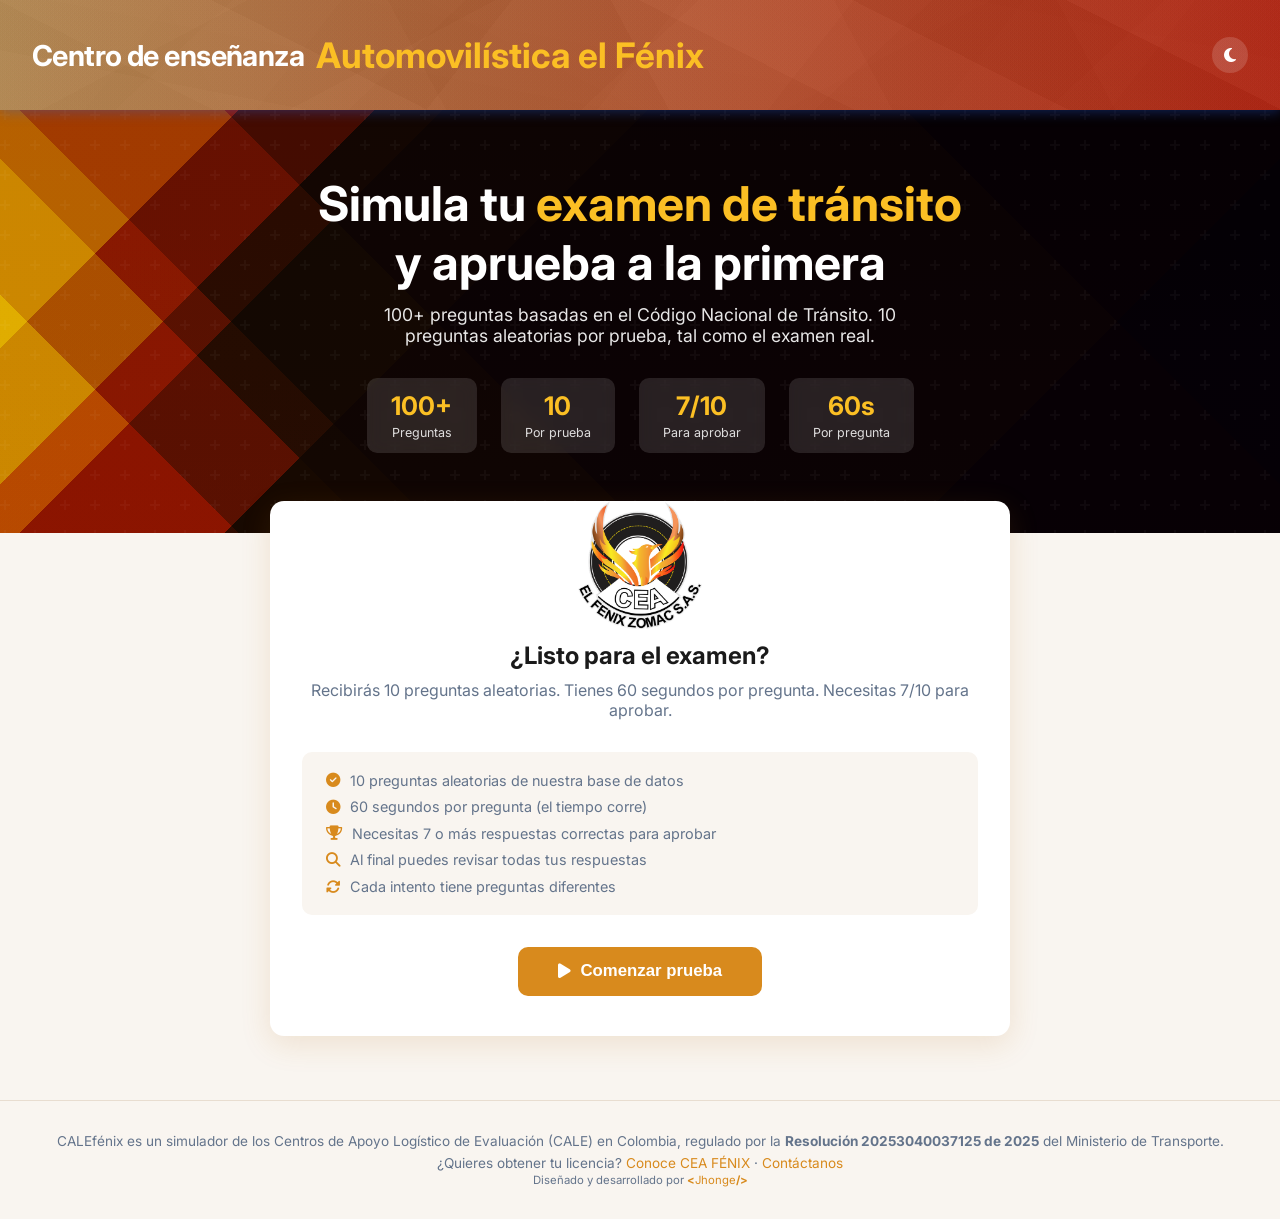
==== index.html @ c9f5a52e "feat: lanzamiento inicial" ====
<!DOCTYPE html>
<html lang="es">
<head>
  <meta charset="UTF-8"/>
  <meta name="viewport" content="width=device-width, initial-scale=1.0"/>
  <title>Simulador Examen de Tránsito Colombia | CEA Fénix</title>
  <meta name="description" content="Practica gratis el examen teórico de conducción en Colombia con preguntas reales del Código Nacional de Tránsito. Simulador actualizado para aprobar tu licencia de conducción."/>
  <meta name="keywords" content="simulador tránsito Colombia, examen conducción Colombia, preguntas tránsito, licencia conducción, examen teórico, runt, cea fénix"/>
  <meta name="author" content="Jhonge"/>
  <meta name="robots" content="index, follow"/>
  <meta name="theme-color" content="#b9701c"/>
  <link rel="canonical" href="https://ceaelfenix.com/cale.html"/>
  <meta property="og:type" content="website"/>
  <meta property="og:title" content="Simulador Examen de Tránsito Colombia | CEA Fénix"/>
  <meta property="og:description" content="Entrena gratis para el examen de conducción en Colombia con preguntas reales y simulaciones."/>
  <meta property="og:image" content="https://ceaelfenix.com/imgs/cea%20logo%20png.png"/>
  <meta property="og:url" content="https://ceaelfenix.com/cale.html"/>
  <meta property="og:site_name" content="CEA Fénix"/>
  <meta name="twitter:card" content="summary_large_image"/>
  <meta name="twitter:title" content="Simulador Examen de Tránsito Colombia"/>
  <meta name="twitter:description" content="Prepárate para aprobar el examen teórico de conducción en Colombia."/>
  <meta name="twitter:image" content="https://ceaelfenix.com/imgs/cea%20logo%20png.png"/>
  <link rel="icon" href="./imgs/favicon.png" type="image/png"/>
  <link rel="preconnect" href="https://fonts.googleapis.com"/>
  <link rel="preconnect" href="https://fonts.gstatic.com" crossorigin/>
  <link href="https://fonts.googleapis.com/css2?family=Poppins:wght@400;500;600;700&family=Inter:wght@400;500;600&display=swap" rel="stylesheet"/>
  <link rel="stylesheet" href="https://cdnjs.cloudflare.com/ajax/libs/font-awesome/6.5.1/css/all.min.css"/>
  <link rel="stylesheet" href="./css/stilos.css"/>
</head>
<body>

<header class="cale-header">
  <a href="#" class="cale-logo">
    <span class="cale-logo-text">Centro de enseñanza</span> <strong>Automovilística el Fénix</strong>
  </a>
  <div class="header-right">
    <button class="btn-dark-toggle" id="dark-toggle" title="Modo oscuro">
      <i class="fa-solid fa-moon"></i>
    </button>
  </div>
</header>

<section class="cale-hero">
  <h1>Simula tu <span>examen de tránsito</span><br>y aprueba a la primera</h1>
  <p>100+ preguntas basadas en el Código Nacional de Tránsito. 10 preguntas aleatorias por prueba, tal como el examen real.</p>
  <div class="hero-stats">
    <div class="hero-stat"><span class="num">100+</span><span class="lbl">Preguntas</span></div>
    <div class="hero-stat"><span class="num">10</span><span class="lbl">Por prueba</span></div>
    <div class="hero-stat"><span class="num">7/10</span><span class="lbl">Para aprobar</span></div>
    <div class="hero-stat"><span class="num">60s</span><span class="lbl">Por pregunta</span></div>
  </div>
</section>

<main class="cale-main">

  <div class="screen active" id="screen-start">
    <div class="start-card">
      <div class="icon-big">
        <img src="./imgs/cea logo png.png" alt="CEA Fénix logo">
      </div>
      <h2>¿Listo para el examen?</h2>
      <p>Recibirás 10 preguntas aleatorias. Tienes 60 segundos por pregunta. Necesitas 7/10 para aprobar.</p>
      <div class="start-rules">
        <ul>
          <li><i class="fa-solid fa-check-circle"></i>10 preguntas aleatorias de nuestra base de datos</li>
          <li><i class="fa-solid fa-clock"></i>60 segundos por pregunta (el tiempo corre)</li>
          <li><i class="fa-solid fa-trophy"></i>Necesitas 7 o más respuestas correctas para aprobar</li>
          <li><i class="fa-solid fa-magnifying-glass"></i>Al final puedes revisar todas tus respuestas</li>
          <li><i class="fa-solid fa-rotate"></i>Cada intento tiene preguntas diferentes</li>
        </ul>
      </div>
      <button class="btn-start" id="btn-start">
        <i class="fa-solid fa-play"></i> Comenzar prueba
      </button>
    </div>
  </div>

  <div class="screen" id="screen-quiz">
    <div class="quiz-header">
      <div class="quiz-counter">Pregunta <span id="q-num">1</span> de 10</div>
      <div class="timer" id="timer"><i class="fa-solid fa-clock"></i> <span id="timer-val">60</span>s</div>
    </div>
    <div class="quiz-progress">
      <div class="quiz-progress-fill" id="progress-fill" style="width:10%"></div>
    </div>
    <div class="question-card">
      <span class="q-category" id="q-category">Señales</span>
      <p class="q-text" id="q-text">Cargando...</p>
    </div>
    <div class="options-grid" id="options-grid"></div>
    <div class="feedback-box" id="feedback-box">
      <i class="fa-solid fa-circle-info"></i>
      <span id="feedback-text"></span>
    </div>
    <button class="btn-next" id="btn-next">
      Siguiente pregunta <i class="fa-solid fa-arrow-right"></i>
    </button>
  </div>

  <div class="screen" id="screen-results">
    <div class="result-card">
      <div class="result-circle" id="result-circle">
        <span class="score-num" id="result-score">0</span>
        <span class="score-den">de 10</span>
      </div>
      <h2 class="result-title" id="result-title">Resultado</h2>
      <p class="result-msg" id="result-msg"></p>
      <div class="result-stats">
        <div class="r-stat correct">
          <div class="v" id="stat-correct">0</div>
          <div class="l">Correctas</div>
        </div>
        <div class="r-stat wrong">
          <div class="v" id="stat-wrong">0</div>
          <div class="l">Incorrectas</div>
        </div>
        <div class="r-stat time">
          <div class="v" id="stat-time">0s</div>
          <div class="l">Tiempo</div>
        </div>
      </div>
      <div class="result-actions">
        <button class="btn-retry" id="btn-retry">
          <i class="fa-solid fa-rotate"></i> Intentar de nuevo
        </button>
        <button class="btn-review" id="btn-review">
          <i class="fa-solid fa-list-check"></i> Revisar respuestas
        </button>
      </div>
    </div>
  </div>

  <div class="screen" id="screen-review">
    <button class="btn-back-results" id="btn-back-results">
      <i class="fa-solid fa-arrow-left"></i> Volver a resultados
    </button>
    <div class="review-list" id="review-list"></div>
  </div>

</main>

<footer class="cale-footer">
  <p>CALEfénix es un simulador de los Centros de Apoyo Logístico de Evaluación (CALE) en Colombia, regulado por la
    <strong>Resolución 20253040037125 de 2025</strong> del Ministerio de Transporte.</p>
  <p style="margin-top:.4rem">¿Quieres obtener tu licencia? <a href="#" title="Próximamente">Conoce CEA FÉNIX</a> · <a href="#" title="Próximamente">Contáctanos</a></p>
  <small>
    Diseñado y desarrollado por
    <a class="author" href="https://jhonge.com.co" target="_blank" rel="noopener">
      <strong>&lt;</strong>Jhonge<strong>/&gt;</strong>
    </a>
  </small>
</footer>

<script src="./js/banco_preguntas.js"></script>
<script src="./js/main.js"></script>
</body>
</html>
---- css/stilos.css ----
:root {
      --bg: #f9f5f0;
      --surface: #ffffff;
      --primary: #d88a1d;
      --primary-dark: #b9701c;
      --primary-light: #f59e0b;
      --success: #059669;
      --error: #dc2626;
      --warning: #d97706;
      --text: #1a1a1a;
      --text-light: #64748b;
      --border: #e8ddd0;
      --shadow: 0 4px 20px rgba(184,112,28,.10);
      --shadow-md: 0 8px 30px rgba(184,112,28,.15);
      --radius: 14px;
    }
    .dark {
      --bg: #0f172a;
      --surface: #1e293b;
      --text: #f1f5f9;
      --text-light: #94a3b8;
      --border: #334155;
    }
    * { margin:0; padding:0; box-sizing:border-box; }
    html { scroll-behavior:smooth; }
    body {
      font-family: 'Inter', 'Poppins', sans-serif;
      background: var(--bg);
      color: var(--text);
      min-height: 100vh;
      transition: background .3s, color .3s;
    }

    /* ── HEADER ── */
    .cale-header {
      background-image: linear-gradient(242deg, rgba(195, 195, 195, 0.02) 0%, rgba(195, 195, 195, 0.02) 16.667%,rgba(91, 91, 91, 0.02) 16.667%, rgba(91, 91, 91, 0.02) 33.334%,rgba(230, 230, 230, 0.02) 33.334%, rgba(230, 230, 230, 0.02) 50.001000000000005%,rgba(18, 18, 18, 0.02) 50.001%, rgba(18, 18, 18, 0.02) 66.668%,rgba(163, 163, 163, 0.02) 66.668%, rgba(163, 163, 163, 0.02) 83.33500000000001%,rgba(140, 140, 140, 0.02) 83.335%, rgba(140, 140, 140, 0.02) 100.002%),linear-gradient(152deg, rgba(151, 151, 151, 0.02) 0%, rgba(151, 151, 151, 0.02) 16.667%,rgba(11, 11, 11, 0.02) 16.667%, rgba(11, 11, 11, 0.02) 33.334%,rgba(162, 162, 162, 0.02) 33.334%, rgba(162, 162, 162, 0.02) 50.001000000000005%,rgba(171, 171, 171, 0.02) 50.001%, rgba(171, 171, 171, 0.02) 66.668%,rgba(119, 119, 119, 0.02) 66.668%, rgba(119, 119, 119, 0.02) 83.33500000000001%,rgba(106, 106, 106, 0.02) 83.335%, rgba(106, 106, 106, 0.02) 100.002%),linear-gradient(11deg, rgba(245, 245, 245, 0.01) 0%, rgba(245, 245, 245, 0.01) 16.667%,rgba(23, 23, 23, 0.01) 16.667%, rgba(23, 23, 23, 0.01) 33.334%,rgba(96, 96, 96, 0.01) 33.334%, rgba(96, 96, 96, 0.01) 50.001000000000005%,rgba(140, 140, 140, 0.01) 50.001%, rgba(140, 140, 140, 0.01) 66.668%,rgba(120, 120, 120, 0.01) 66.668%, rgba(120, 120, 120, 0.01) 83.33500000000001%,rgba(48, 48, 48, 0.01) 83.335%, rgba(48, 48, 48, 0.01) 100.002%),linear-gradient(27deg, rgba(106, 106, 106, 0.03) 0%, rgba(106, 106, 106, 0.03) 14.286%,rgba(203, 203, 203, 0.03) 14.286%, rgba(203, 203, 203, 0.03) 28.572%,rgba(54, 54, 54, 0.03) 28.572%, rgba(54, 54, 54, 0.03) 42.858%,rgba(75, 75, 75, 0.03) 42.858%, rgba(75, 75, 75, 0.03) 57.144%,rgba(216, 216, 216, 0.03) 57.144%, rgba(216, 216, 216, 0.03) 71.42999999999999%,rgba(39, 39, 39, 0.03) 71.43%, rgba(39, 39, 39, 0.03) 85.71600000000001%,rgba(246, 246, 246, 0.03) 85.716%, rgba(246, 246, 246, 0.03) 100.002%),linear-gradient(317deg, rgba(215, 215, 215, 0.01) 0%, rgba(215, 215, 215, 0.01) 16.667%,rgba(72, 72, 72, 0.01) 16.667%, rgba(72, 72, 72, 0.01) 33.334%,rgba(253, 253, 253, 0.01) 33.334%, rgba(253, 253, 253, 0.01) 50.001000000000005%,rgba(4, 4, 4, 0.01) 50.001%, rgba(4, 4, 4, 0.01) 66.668%,rgba(183, 183, 183, 0.01) 66.668%, rgba(183, 183, 183, 0.01) 83.33500000000001%,rgba(17, 17, 17, 0.01) 83.335%, rgba(17, 17, 17, 0.01) 100.002%),linear-gradient(128deg, rgba(119, 119, 119, 0.03) 0%, rgba(119, 119, 119, 0.03) 12.5%,rgba(91, 91, 91, 0.03) 12.5%, rgba(91, 91, 91, 0.03) 25%,rgba(45, 45, 45, 0.03) 25%, rgba(45, 45, 45, 0.03) 37.5%,rgba(182, 182, 182, 0.03) 37.5%, rgba(182, 182, 182, 0.03) 50%,rgba(243, 243, 243, 0.03) 50%, rgba(243, 243, 243, 0.03) 62.5%,rgba(162, 162, 162, 0.03) 62.5%, rgba(162, 162, 162, 0.03) 75%,rgba(190, 190, 190, 0.03) 75%, rgba(190, 190, 190, 0.03) 87.5%,rgba(148, 148, 148, 0.03) 87.5%, rgba(148, 148, 148, 0.03) 100%),linear-gradient(90deg, rgb(185, 139, 80),rgb(176, 26, 6));
     width: 100%;
      height: 110px;
      color: #fff;
      padding: 1rem 2rem;
      display: flex;
      align-items: center;
      justify-content: space-between;
      position: sticky;
      top: 0;
      z-index: 100;
      box-shadow: 0 2px 12px rgba(37,99,235,.35);
    }
    .cale-logo { 
      display: flex; 
      align-items: center; 
      gap: .75rem; 
      text-decoration: none; 
      color: #fff; }
    .cale-logo-icon {
      width: 80px; height: 80px;
      background: rgba(255,255,255,.2);
      border-radius: 10px;
      display: flex; align-items: center; justify-content: center;
      font-size: 1.3rem;
      font-weight: 700;
    }

      .cale-logo-icon img {
      width: 85%;
      height: 85%;
  
    }
    .cale-logo-text { 
      display: flex;
      text-align: center;
      font-size: 1.8rem; 
      font-weight: 700; 
      letter-spacing: -.02em; }
    .cale-header strong { color: #fbbf24; font-size: 2.2rem; }
    .header-right { display: flex; align-items: center; gap: 1rem; }
    .btn-dark-toggle {
      background: rgba(255,255,255,.15);
      border: none;
      color: #fff;
      width: 36px; height: 36px;
      border-radius: 50%;
      cursor: pointer;
      font-size: 1rem;
      display: flex; align-items: center; justify-content: center;
      transition: background .2s;
    }
    .btn-dark-toggle:hover { background: rgba(255,255,255,.3); }
    .header-badge {
      background: rgba(255,255,255,.2);
      padding: .3rem .75rem;
      border-radius: 99px;
      font-size: .78rem;
      font-weight: 600;
    }

    /* ── HERO ── */
    .cale-hero {
         background-image: linear-gradient(0deg, rgb(25, 25, 25),rgb(21, 21, 21)),linear-gradient(45deg, rgb(208, 179, 2) 0%, rgb(208, 179, 2) 14%,rgb(178, 144, 14) 14%, rgb(178, 144, 14) 22%,rgb(147, 110, 26) 22%, rgb(147, 110, 26) 26%,rgb(117, 75, 39) 26%, rgb(117, 75, 39) 38%,rgb(86, 41, 51) 38%, rgb(86, 41, 51) 78%,rgb(56, 6, 63) 78%, rgb(56, 6, 63) 100%),linear-gradient(135deg, rgb(208, 179, 2) 0%, rgb(208, 179, 2) 14%,rgb(178, 144, 14) 14%, rgb(178, 144, 14) 22%,rgb(147, 110, 26) 22%, rgb(147, 110, 26) 26%,rgb(117, 75, 39) 26%, rgb(117, 75, 39) 38%,rgb(86, 41, 51) 38%, rgb(86, 41, 51) 78%,rgb(56, 6, 63) 78%, rgb(56, 6, 63) 100%); background-blend-mode:overlay,overlay,normal;
     
      color: #fff;
      text-align: center;
      padding: 4rem 1.5rem 5rem;
      position: relative;
      overflow: hidden;
    }
    .cale-hero::before {
      content: '';
      position: absolute;
      inset: 0;
      background: url("data:image/svg+xml,%3Csvg width='60' height='60' viewBox='0 0 60 60' xmlns='http://www.w3.org/2000/svg'%3E%3Cg fill='none' fill-rule='evenodd'%3E%3Cg fill='%23ffffff' fill-opacity='0.03'%3E%3Cpath d='M36 34v-4h-2v4h-4v2h4v4h2v-4h4v-2h-4zm0-30V0h-2v4h-4v2h4v4h2V6h4V4h-4zM6 34v-4H4v4H0v2h4v4h2v-4h4v-2H6zM6 4V0H4v4H0v2h4v4h2V6h4V4H6z'/%3E%3C/g%3E%3C/g%3E%3C/svg%3E");
    }
    .cale-hero h1 { font-size: clamp(1.9rem, 5vw, 3rem); font-weight: 700; margin-bottom: .75rem; position: relative; }
    .cale-hero h1 span { color: #fbbf24; }
    .cale-hero p { font-size: clamp(.95rem, 2.5vw, 1.1rem); opacity: .9; max-width: 580px; margin: 0 auto 2rem; position: relative; }
    .hero-stats {
      display: flex;
      justify-content: center;
      flex-wrap: wrap;
      gap: 1.5rem;
      position: relative;
    }
    .hero-stat {
      background: rgba(255,255,255,.12);
      backdrop-filter: blur(8px);
      padding: .75rem 1.5rem;
      border-radius: 10px;
      text-align: center;
      min-width: 110px;
    }
    .hero-stat .num { font-size: 1.6rem; font-weight: 700; color: #fbbf24; display: block; }
    .hero-stat .lbl { font-size: .78rem; opacity: .85; }

    /* ── MAIN LAYOUT ── */
    .cale-main {
      max-width: 780px;
      margin: -2rem auto 0;
      padding: 0 1.25rem 4rem;
      position: relative;
    }

    /* ── SCREENS ── */
    .screen { display: none; }
    .screen.active { display: block; }

    /* ── START CARD ── */
    .start-card {
      background: var(--surface);
      border-radius: var(--radius);
      box-shadow: var(--shadow-md);
      padding: 2.5rem 2rem;
      text-align: center;
    }
    .start-card .icon-big {
      width: 80px; height: 80px;
    
      border-radius: 50%;
      display: flex; align-items: center; justify-content: center;
      margin: 0 auto 1.25rem;
      font-size: 2rem;
      color: #fff;
    }
.start-card .icon-big img{
  width: 155%;
  height: auto;
  margin-bottom: 2rem;
}

    .start-card h2 { font-size: 1.5rem; font-weight: 700; margin-bottom: .6rem;}
    .start-card p  { color: var(--text-light); margin-bottom: 2rem; }
    .start-rules {
      background: var(--bg);
      border-radius: 10px;
      padding: 1.25rem 1.5rem;
      margin-bottom: 2rem;
      text-align: left;
    }
    .start-rules ul { list-style: none; display: flex; flex-direction: column; gap: .6rem; }
    .start-rules li { display: flex; align-items: flex-start; gap: .6rem; font-size: .9rem; color: var(--text-light); }
    .start-rules li i { color: var(--primary); margin-top: .1rem; flex-shrink: 0; }
    .btn-start {
      background: var(--primary);
      color: #fff;
      border: none;
      border-radius: 10px;
      padding: .9rem 2.5rem;
      font-size: 1.05rem;
      font-weight: 600;
      cursor: pointer;
      transition: background .2s, transform .2s;
      display: inline-flex; align-items: center; gap: .6rem;
    }
    .btn-start:hover { background: var(--primary-dark); transform: translateY(-2px); }

    /* ── QUIZ ── */
    .quiz-header {
      display: flex;
      align-items: center;
      justify-content: space-between;
      margin-bottom: 1.25rem;
    }
    .quiz-counter {
      font-size: .85rem;
      font-weight: 600;
      color: var(--text-light);
    }
    .quiz-counter span { color: var(--primary); font-size: 1.1rem; }
    .timer {
      display: flex; align-items: center; gap: .4rem;
      background: var(--surface);
      padding: .4rem .9rem;
      border-radius: 99px;
      font-weight: 700;
      font-size: .95rem;
      box-shadow: var(--shadow);
      border: 2px solid var(--border);
    }
    .timer.warning { border-color: var(--warning); color: var(--warning); }
    .timer.danger  { border-color: var(--error); color: var(--error); animation: blink .7s infinite; }
    @keyframes blink { 0%,100%{opacity:1} 50%{opacity:.5} }

    /* Progress bar */
    .quiz-progress {
      height: 6px;
      background: var(--border);
      border-radius: 99px;
      margin-bottom: 1.5rem;
      overflow: hidden;
    }
    .quiz-progress-fill {
      height: 100%;
      background: linear-gradient(90deg, var(--primary), #0ea5e9);
      border-radius: 99px;
      transition: width .4s ease;
    }

    /* Question card */
    .question-card {
      background: var(--surface);
      border-radius: var(--radius);
      box-shadow: var(--shadow);
      padding: 2rem;
      margin-bottom: 1.25rem;
    }
    .q-category {
      display: inline-block;
      background: rgba(37,99,235,.1);
      color: var(--primary);
      font-size: .75rem;
      font-weight: 600;
      padding: .2rem .75rem;
      border-radius: 99px;
      margin-bottom: .75rem;
      letter-spacing: .04em;
    }
    .q-text {
      font-size: clamp(1rem, 2.5vw, 1.15rem);
      font-weight: 600;
      line-height: 1.5;
      color: var(--text);
    }
    .q-img {
      width: 100%;
      max-height: 180px;
      object-fit: contain;
      border-radius: 8px;
      margin-top: .75rem;
      background: var(--bg);
      padding: .5rem;
    }

    /* Options */
    .options-grid {
      display: flex;
      flex-direction: column;
      gap: .75rem;
    }
    .option-btn {
      background: var(--surface);
      border: 2px solid var(--border);
      border-radius: 10px;
      padding: .9rem 1.25rem;
      text-align: left;
      cursor: pointer;
      display: flex;
      align-items: center;
      gap: .75rem;
      font-size: .95rem;
      color: var(--text);
      transition: border-color .2s, background .2s, transform .15s;
      font-family: inherit;
    }
    .option-btn:hover:not(:disabled) {
      border-color: var(--primary);
      background: rgba(37,99,235,.04);
      transform: translateX(3px);
    }
    .option-btn .opt-letter {
      width: 28px; height: 28px;
      background: var(--bg);
      border-radius: 50%;
      display: flex; align-items: center; justify-content: center;
      font-weight: 700;
      font-size: .8rem;
      flex-shrink: 0;
      transition: background .2s, color .2s;
    }
    .option-btn.correct  { border-color: var(--success); background: rgba(5,150,105,.07); }
    .option-btn.correct .opt-letter { background: var(--success); color: #fff; }
    .option-btn.wrong    { border-color: var(--error); background: rgba(220,38,38,.07); }
    .option-btn.wrong .opt-letter { background: var(--error); color: #fff; }
    .option-btn:disabled { cursor: default; transform: none; }

    /* Feedback */
    .feedback-box {
      border-radius: 10px;
      padding: 1rem 1.25rem;
      margin-top: 1rem;
      font-size: .9rem;
      display: none;
      align-items: flex-start;
      gap: .6rem;
    }
    .feedback-box.show { display: flex; }
    .feedback-box.ok  { background: rgba(5,150,105,.1); color: #065f46; border: 1px solid rgba(5,150,105,.25); }
    .feedback-box.bad { background: rgba(220,38,38,.08); color: #991b1b; border: 1px solid rgba(220,38,38,.2); }
    .feedback-box i { flex-shrink: 0; margin-top:.15rem; }

    .btn-next {
      width: 100%;
      margin-top: 1.25rem;
      padding: .9rem;
      background: var(--primary);
      color: #fff;
      border: none;
      border-radius: 10px;
      font-size: 1rem;
      font-weight: 600;
      cursor: pointer;
      display: none;
      align-items: center;
      justify-content: center;
      gap: .5rem;
      transition: background .2s;
      font-family: inherit;
    }
    .btn-next.show { display: flex; }
    .btn-next:hover { background: var(--primary-dark); }

    /* ── RESULTS ── */
    .result-card {
      background: var(--surface);
      border-radius: var(--radius);
      box-shadow: var(--shadow-md);
      padding: 2.5rem 2rem;
      text-align: center;
    }
    .result-circle {
      width: 120px; height: 120px;
      border-radius: 50%;
      border: 8px solid;
      display: flex; flex-direction: column;
      align-items: center; justify-content: center;
      margin: 0 auto 1.5rem;
    }
    .result-circle .score-num { font-size: 2rem; font-weight: 700; line-height: 1; }
    .result-circle .score-den { font-size: .85rem; opacity: .7; }
    .result-circle.pass { border-color: var(--success); color: var(--success); }
    .result-circle.fail { border-color: var(--error); color: var(--error); }
    .result-title { font-size: 1.5rem; font-weight: 700; margin-bottom: .5rem; }
    .result-msg { color: var(--text-light); margin-bottom: 2rem; }
    .result-stats {
      display: grid;
      grid-template-columns: repeat(3,1fr);
      gap: 1rem;
      margin-bottom: 2rem;
    }
    .r-stat {
      background: var(--bg);
      border-radius: 10px;
      padding: .875rem .5rem;
    }
    .r-stat .v { font-size: 1.5rem; font-weight: 700; }
    .r-stat .l { font-size: .75rem; color: var(--text-light); }
    .r-stat.correct .v { color: var(--success); }
    .r-stat.wrong   .v { color: var(--error); }
    .r-stat.time    .v { color: var(--primary); }
    .result-actions { display: flex; gap: 1rem; flex-wrap: wrap; justify-content: center; }
    .btn-retry {
      background: var(--primary);
      color: #fff;
      border: none;
      border-radius: 10px;
      padding: .8rem 2rem;
      font-size: .95rem;
      font-weight: 600;
      cursor: pointer;
      display: flex; align-items: center; gap: .5rem;
      transition: background .2s;
      font-family: inherit;
    }
    .btn-retry:hover { background: var(--primary-dark); }
    .btn-review {
      background: var(--bg);
      color: var(--text);
      border: 2px solid var(--border);
      border-radius: 10px;
      padding: .8rem 2rem;
      font-size: .95rem;
      font-weight: 600;
      cursor: pointer;
      display: flex; align-items: center; gap: .5rem;
      transition: border-color .2s;
      font-family: inherit;
    }
    .btn-review:hover { border-color: var(--primary); }

    /* ── REVIEW ── */
    .review-list { display: flex; flex-direction: column; gap: 1.25rem; margin-top: 1.25rem; }
    .review-item {
      background: var(--surface);
      border-radius: 12px;
      padding: 1.25rem;
      box-shadow: var(--shadow);
      border-left: 4px solid var(--border);
    }
    .review-item.correct { border-left-color: var(--success); }
    .review-item.wrong   { border-left-color: var(--error); }
    .review-q { font-weight: 600; margin-bottom: .75rem; }
    .review-opts { display: flex; flex-direction: column; gap: .35rem; }
    .review-opt { font-size: .85rem; padding: .3rem .5rem; border-radius: 6px; display: flex; gap: .5rem; }
    .review-opt.r-correct { background: rgba(5,150,105,.1); color: #065f46; font-weight: 600; }
    .review-opt.r-wrong   { background: rgba(220,38,38,.08); color: #991b1b; }
    .btn-back-results {
      background: var(--bg);
      border: 2px solid var(--border);
      border-radius: 10px;
      padding: .7rem 1.5rem;
      font-size: .9rem;
      font-weight: 600;
      cursor: pointer;
      margin-bottom: 1.25rem;
      display: inline-flex; align-items: center; gap: .5rem;
      color: var(--text);
      transition: border-color .2s;
      font-family: inherit;
    }
    .btn-back-results:hover { border-color: var(--primary); }

    /* ── FOOTER ── */
    .cale-footer {
      text-align: center;
      padding: 2rem 1.5rem;
      color: var(--text-light);
      font-size: .85rem;
      border-top: 1px solid var(--border);
    }
    .cale-footer a { color: var(--primary); text-decoration: none; }

    @media(max-width:600px){
      .cale-main{ padding: 0 1rem 3rem; }
      .question-card, .start-card, .result-card{ padding:1.5rem 1.25rem; }
      .result-stats{ grid-template-columns: repeat(3,1fr); gap:.6rem; }
      .hero-stats{ gap:1rem; }
      .hero-stat{ min-width:90px; padding:.6rem 1rem; }
      .cale-logo-text { font-size: 1rem; }
      .cale-header strong { font-size: 1.5rem; }
      .cale-header{
        display: flex;
        flex-direction: column;
        align-items: center;
        justify-content: center;
      }
      .cale-logo{
        display: flex;
        flex-direction: column;
        align-items: center;
        gap: 1rem;
      }
    }
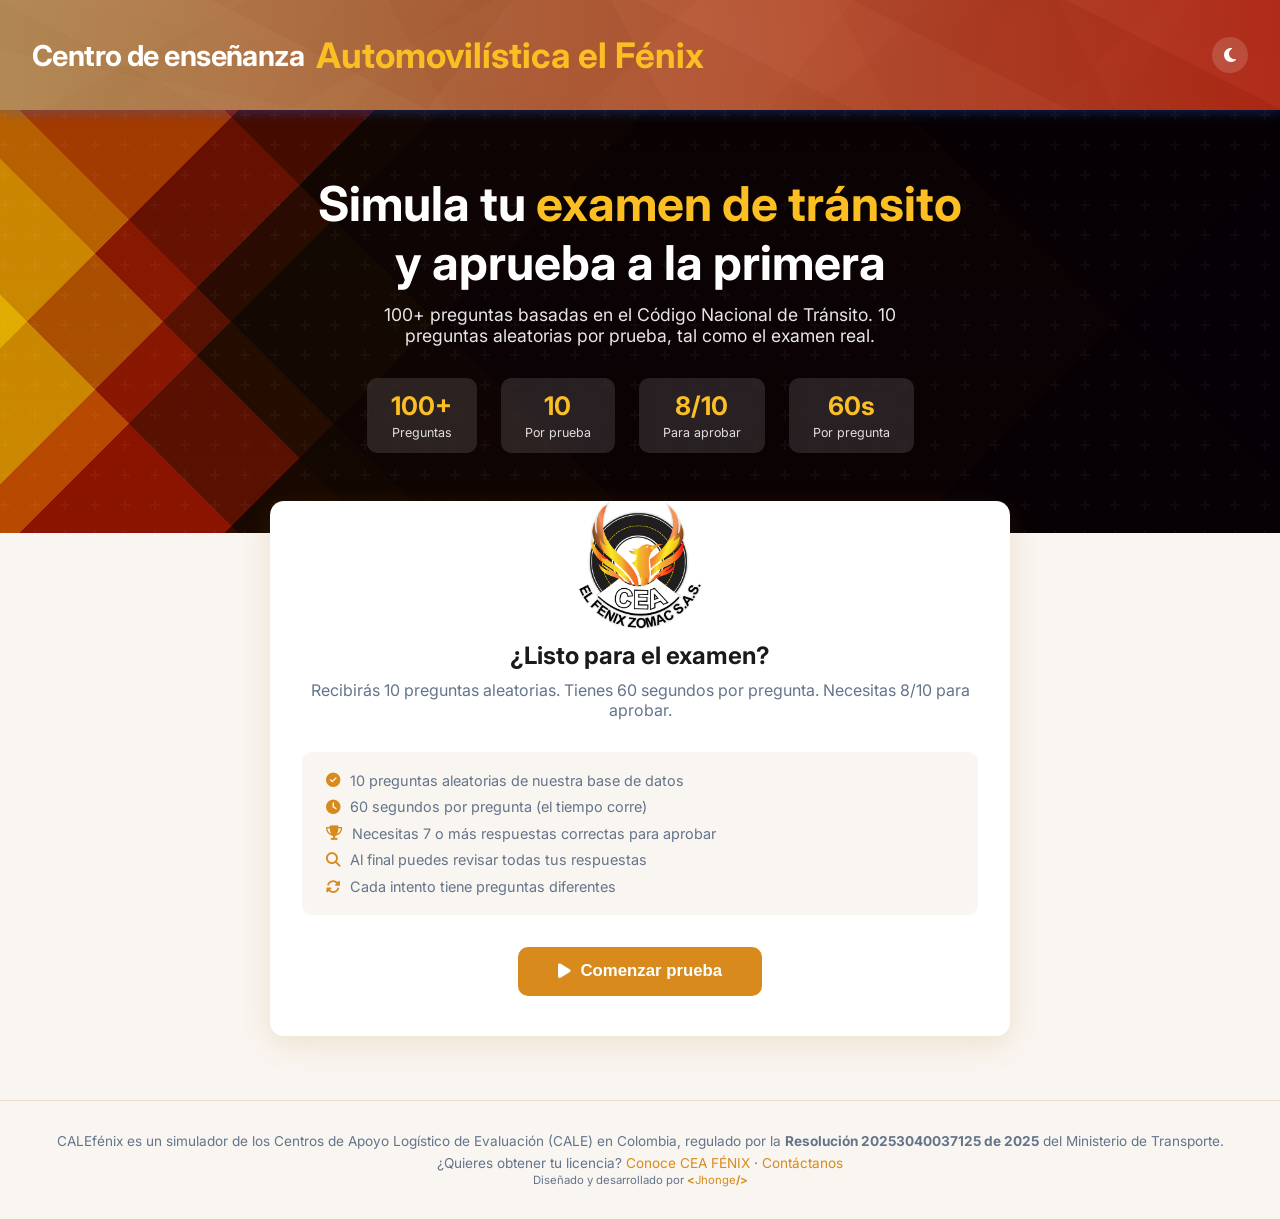
==== commit dcb0c5dc: "cambio 8/10" ====
--- a/index.html
+++ b/index.html
@@ -46,7 +46,7 @@
   <div class="hero-stats">
     <div class="hero-stat"><span class="num">100+</span><span class="lbl">Preguntas</span></div>
     <div class="hero-stat"><span class="num">10</span><span class="lbl">Por prueba</span></div>
-    <div class="hero-stat"><span class="num">7/10</span><span class="lbl">Para aprobar</span></div>
+    <div class="hero-stat"><span class="num">8/10</span><span class="lbl">Para aprobar</span></div>
     <div class="hero-stat"><span class="num">60s</span><span class="lbl">Por pregunta</span></div>
   </div>
 </section>
@@ -59,7 +59,7 @@
         <img src="./imgs/cea logo png.png" alt="CEA Fénix logo">
       </div>
       <h2>¿Listo para el examen?</h2>
-      <p>Recibirás 10 preguntas aleatorias. Tienes 60 segundos por pregunta. Necesitas 7/10 para aprobar.</p>
+      <p>Recibirás 10 preguntas aleatorias. Tienes 60 segundos por pregunta. Necesitas 8/10 para aprobar.</p>
       <div class="start-rules">
         <ul>
           <li><i class="fa-solid fa-check-circle"></i>10 preguntas aleatorias de nuestra base de datos</li>
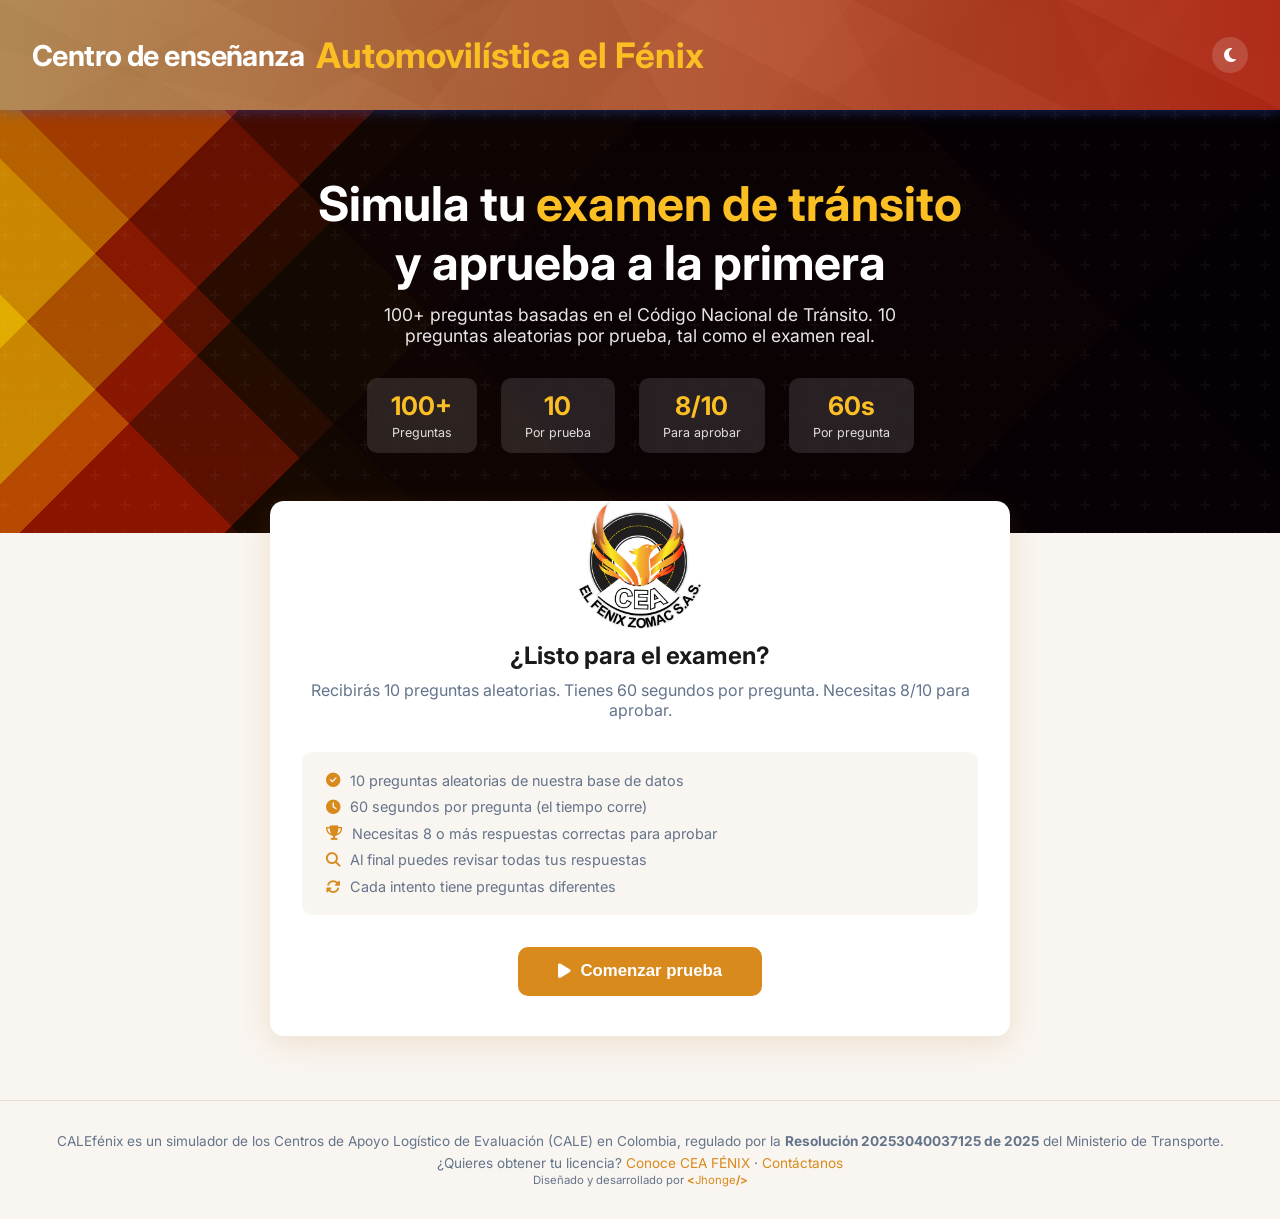
==== commit 4eac82fc: "cambio en condiciones" ====
--- a/index.html
+++ b/index.html
@@ -64,7 +64,7 @@
         <ul>
           <li><i class="fa-solid fa-check-circle"></i>10 preguntas aleatorias de nuestra base de datos</li>
           <li><i class="fa-solid fa-clock"></i>60 segundos por pregunta (el tiempo corre)</li>
-          <li><i class="fa-solid fa-trophy"></i>Necesitas 7 o más respuestas correctas para aprobar</li>
+          <li><i class="fa-solid fa-trophy"></i>Necesitas 8 o más respuestas correctas para aprobar</li>
           <li><i class="fa-solid fa-magnifying-glass"></i>Al final puedes revisar todas tus respuestas</li>
           <li><i class="fa-solid fa-rotate"></i>Cada intento tiene preguntas diferentes</li>
         </ul>
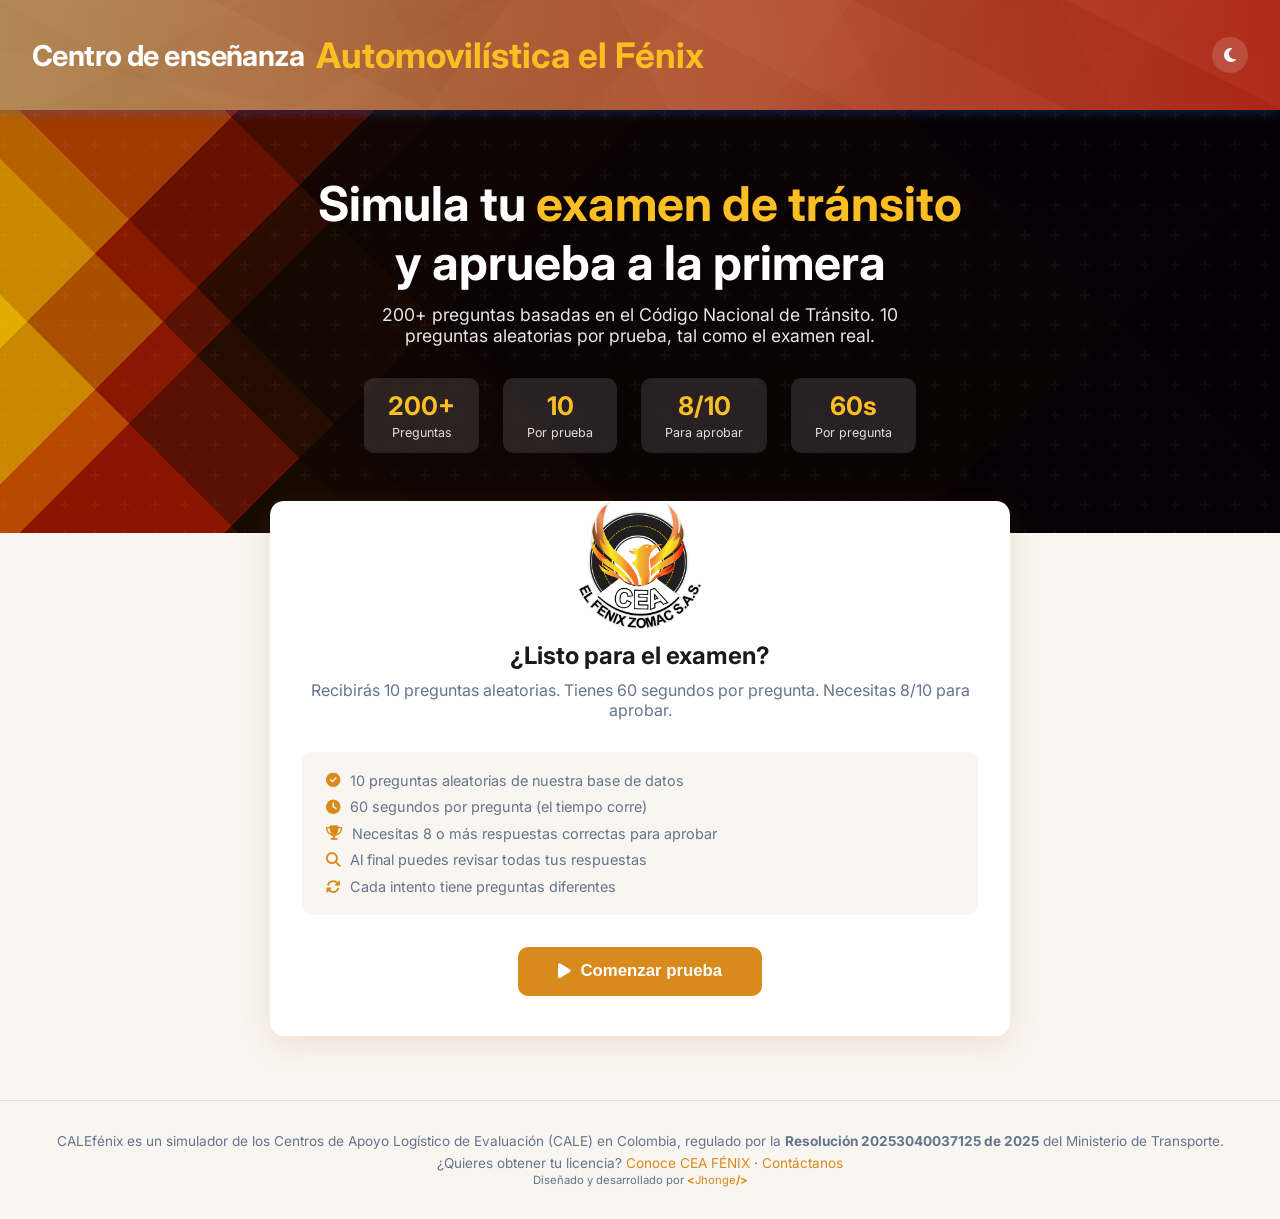
==== commit 6ae6f1e7: "Actualizar banco de preguntas con las 201 preguntas oficiales del CEA" ====
--- a/index.html
+++ b/index.html
@@ -42,9 +42,9 @@
 
 <section class="cale-hero">
   <h1>Simula tu <span>examen de tránsito</span><br>y aprueba a la primera</h1>
-  <p>100+ preguntas basadas en el Código Nacional de Tránsito. 10 preguntas aleatorias por prueba, tal como el examen real.</p>
+  <p>200+ preguntas basadas en el Código Nacional de Tránsito. 10 preguntas aleatorias por prueba, tal como el examen real.</p>
   <div class="hero-stats">
-    <div class="hero-stat"><span class="num">100+</span><span class="lbl">Preguntas</span></div>
+    <div class="hero-stat"><span class="num">200+</span><span class="lbl">Preguntas</span></div>
     <div class="hero-stat"><span class="num">10</span><span class="lbl">Por prueba</span></div>
     <div class="hero-stat"><span class="num">8/10</span><span class="lbl">Para aprobar</span></div>
     <div class="hero-stat"><span class="num">60s</span><span class="lbl">Por pregunta</span></div>
@@ -151,6 +151,8 @@
   </small>
 </footer>
 
+<!-- Orden crítico: supabase → banco_preguntas (fallback) → main -->
+<script src="./js/supabase.js"></script>
 <script src="./js/banco_preguntas.js"></script>
 <script src="./js/main.js"></script>
 </body>
